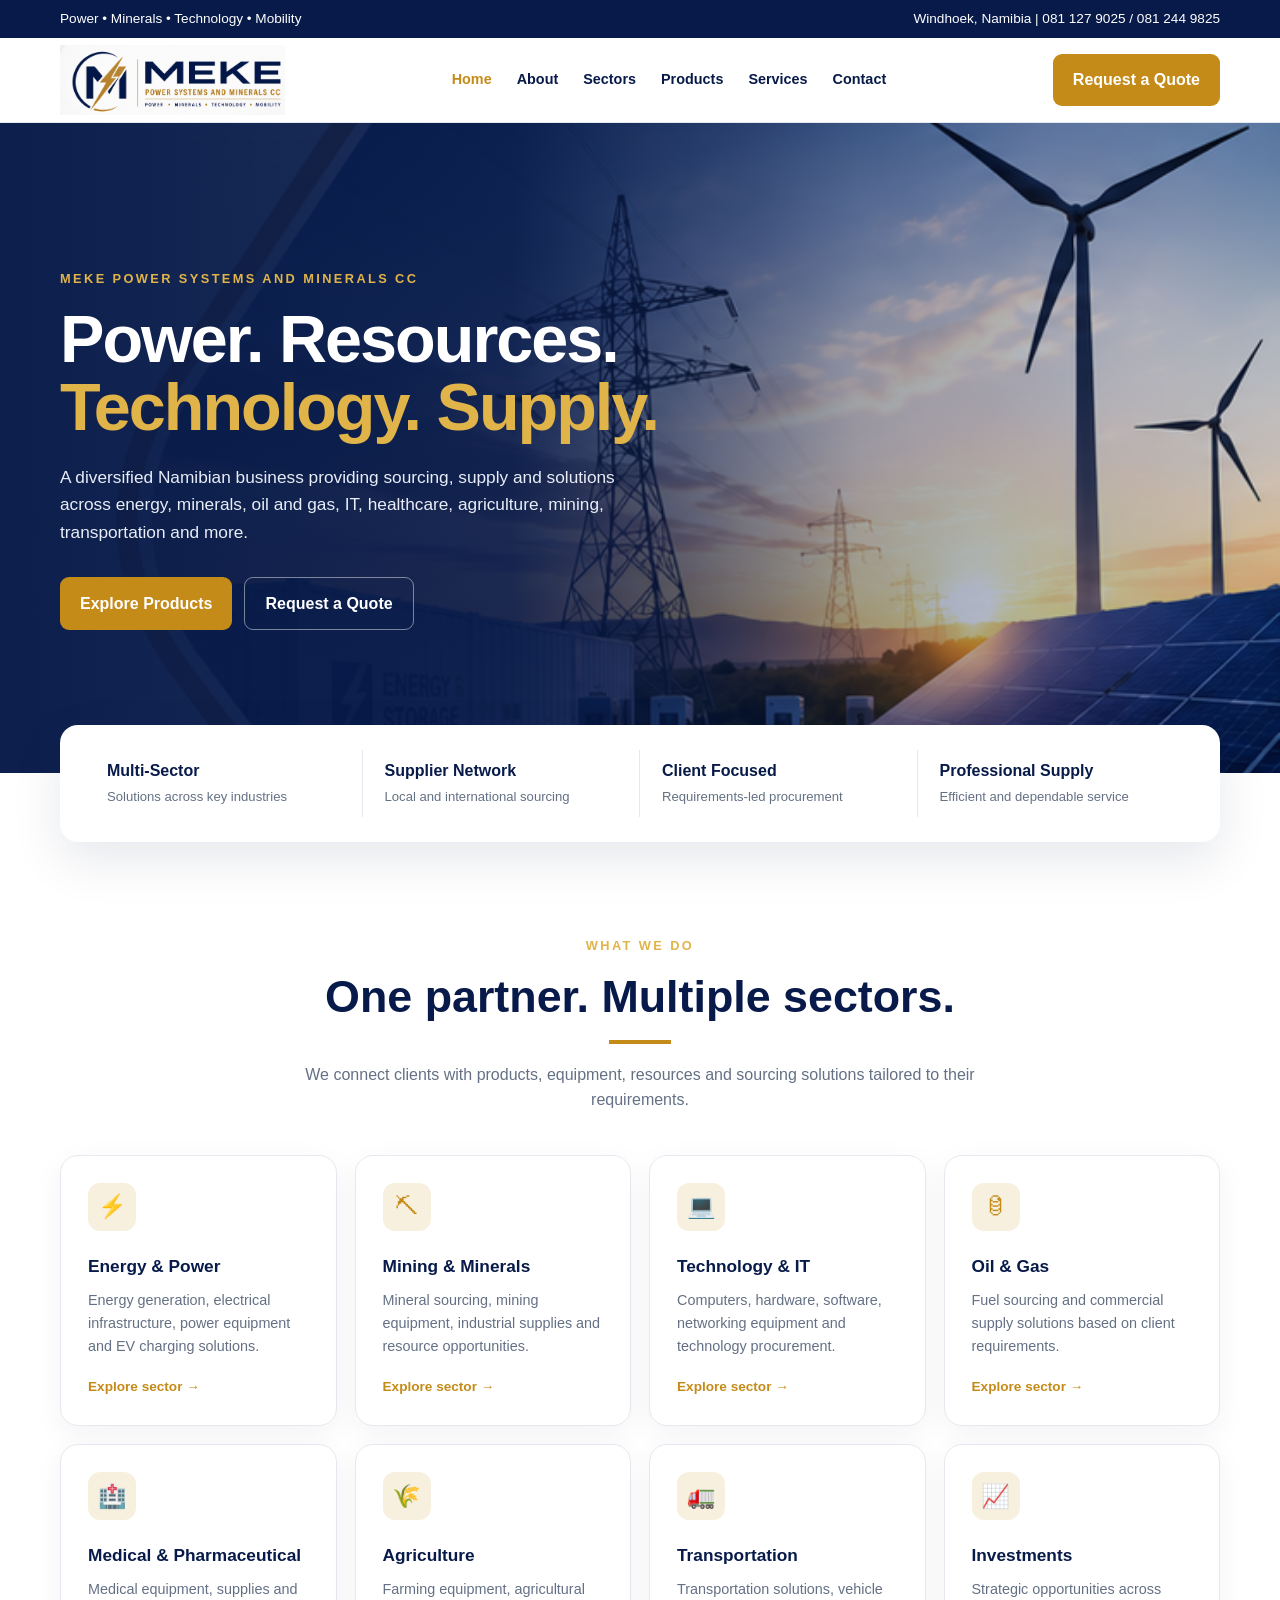
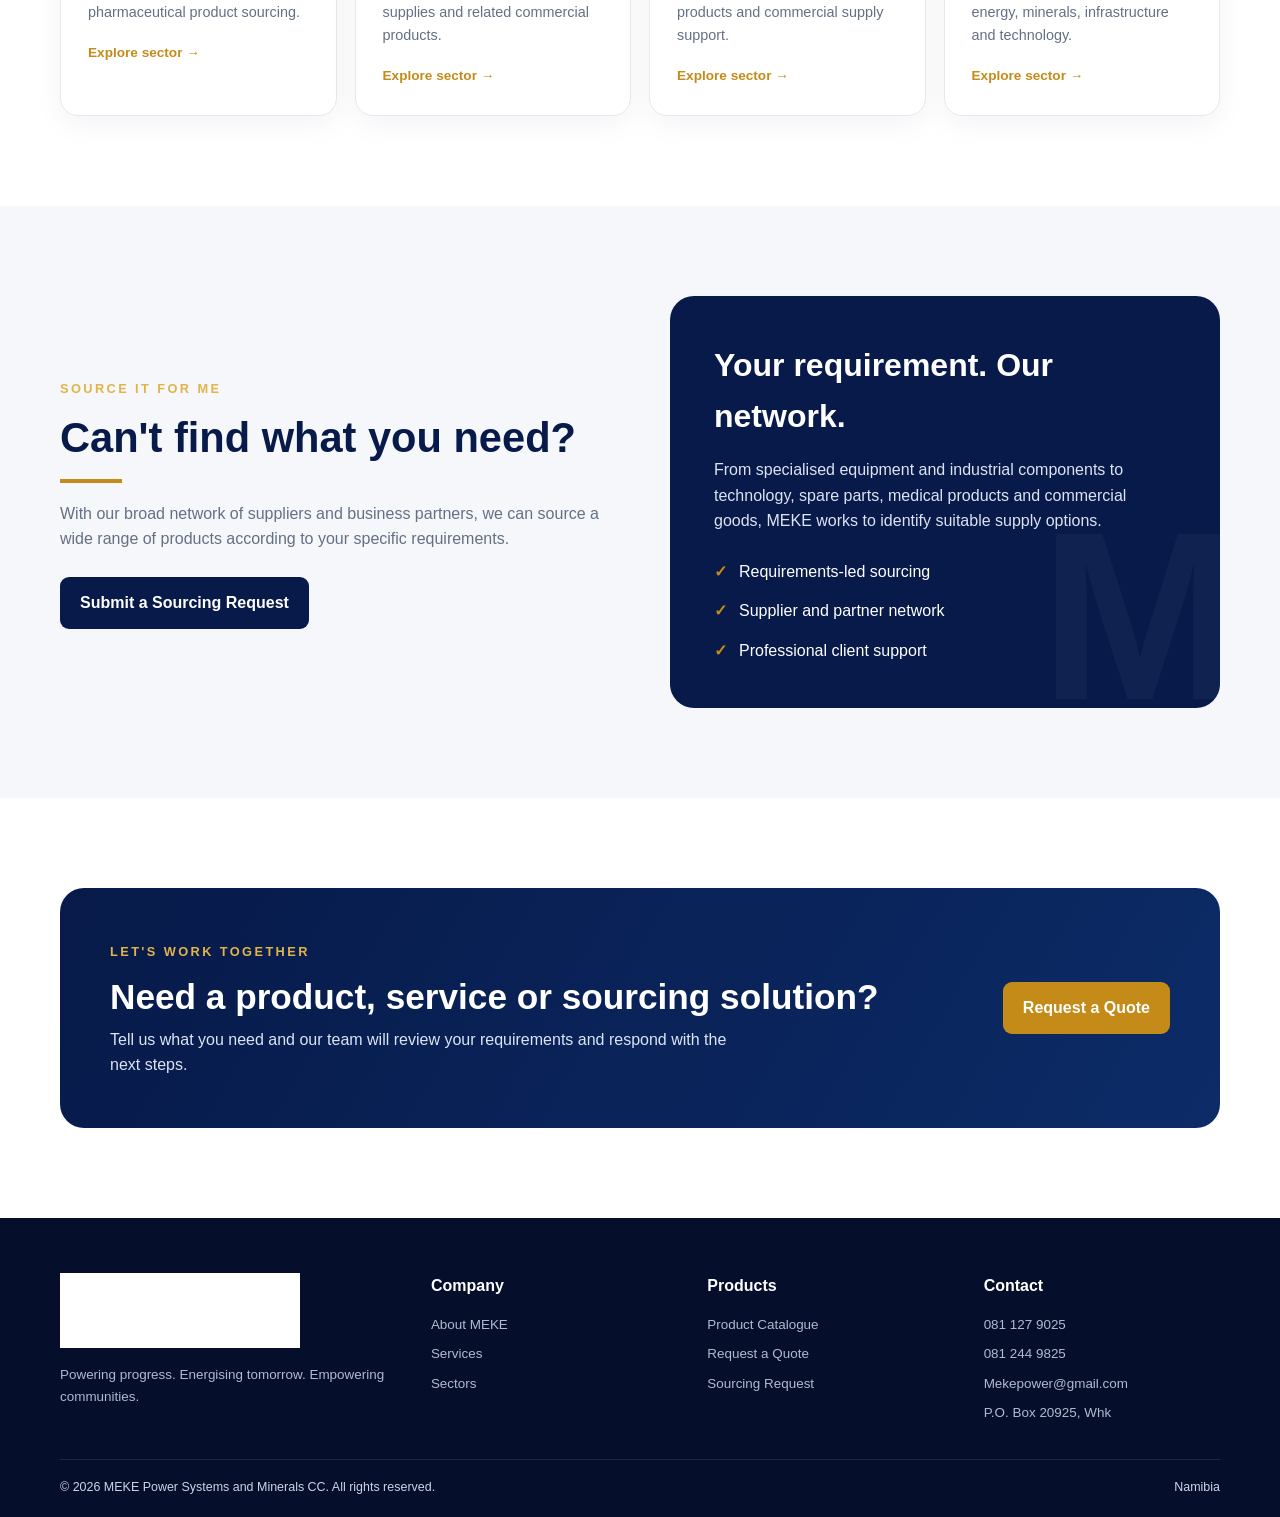
==== index.html @ 6f888e88 "Initial MEKE Power Systems website" ====
<!doctype html><html lang="en"><head><meta charset="utf-8"><meta name="viewport" content="width=device-width,initial-scale=1"><title>MEKE Power Systems and Minerals CC | Power • Resources • Technology</title><meta name="description" content="MEKE Power Systems and Minerals CC - diversified sourcing, supply, power, minerals, technology, industrial and commercial solutions."><link rel="stylesheet" href="css/style.css"></head><body><div class="topbar"><div class="container"><span>Power • Minerals • Technology • Mobility</span><span>Windhoek, Namibia | 081 127 9025 / 081 244 9825</span></div></div><header class="navbar"><div class="container nav-inner"><a class="brand" href="index.html"><img src="assets/meke-logo.png" alt="MEKE Power Systems and Minerals CC"></a><button class="menu" aria-label="Open menu">☰</button><nav class="nav-links"><a class="active" href="index.html">Home</a><a href="about.html">About</a><a href="sectors.html">Sectors</a><a href="products.html">Products</a><a href="services.html">Services</a><a href="contact.html">Contact</a></nav><a class="nav-cta" href="quote.html">Request a Quote</a></div></header><main><section class="hero"><img class="hero-bg" src="assets/hero-energy.png" alt="Energy and power infrastructure"><div class="container hero-content"><div class="hero-copy"><span class="eyebrow">MEKE POWER SYSTEMS AND MINERALS CC</span><h1>Power. Resources.<br><span>Technology. Supply.</span></h1><p>A diversified Namibian business providing sourcing, supply and solutions across energy, minerals, oil and gas, IT, healthcare, agriculture, mining, transportation and more.</p><div class="hero-actions"><a class="btn btn-gold" href="products.html">Explore Products</a><a class="btn btn-outline" href="quote.html">Request a Quote</a></div></div></div></section><section class="trust-strip"><div class="container trust-grid"><div class="trust-item"><strong>Multi-Sector</strong><span>Solutions across key industries</span></div><div class="trust-item"><strong>Supplier Network</strong><span>Local and international sourcing</span></div><div class="trust-item"><strong>Client Focused</strong><span>Requirements-led procurement</span></div><div class="trust-item"><strong>Professional Supply</strong><span>Efficient and dependable service</span></div></div></section><section class="section"><div class="container"><div class="section-head center"><span class="eyebrow">WHAT WE DO</span><h2>One partner. Multiple sectors.</h2><div class="gold-line"></div><p>We connect clients with products, equipment, resources and sourcing solutions tailored to their requirements.</p></div><div class="sector-grid"><article class="card sector-card"><div class="sector-icon">⚡</div><h3>Energy & Power</h3><p>Energy generation, electrical infrastructure, power equipment and EV charging solutions.</p><a href="sectors.html#energy">Explore sector →</a></article><article class="card sector-card"><div class="sector-icon">⛏</div><h3>Mining & Minerals</h3><p>Mineral sourcing, mining equipment, industrial supplies and resource opportunities.</p><a href="sectors.html#mining">Explore sector →</a></article><article class="card sector-card"><div class="sector-icon">💻</div><h3>Technology & IT</h3><p>Computers, hardware, software, networking equipment and technology procurement.</p><a href="sectors.html#it">Explore sector →</a></article><article class="card sector-card"><div class="sector-icon">🛢</div><h3>Oil & Gas</h3><p>Fuel sourcing and commercial supply solutions based on client requirements.</p><a href="sectors.html#oil">Explore sector →</a></article><article class="card sector-card"><div class="sector-icon">🏥</div><h3>Medical & Pharmaceutical</h3><p>Medical equipment, supplies and pharmaceutical product sourcing.</p><a href="sectors.html#medical">Explore sector →</a></article><article class="card sector-card"><div class="sector-icon">🌾</div><h3>Agriculture</h3><p>Farming equipment, agricultural supplies and related commercial products.</p><a href="sectors.html#agriculture">Explore sector →</a></article><article class="card sector-card"><div class="sector-icon">🚛</div><h3>Transportation</h3><p>Transportation solutions, vehicle products and commercial supply support.</p><a href="sectors.html#transport">Explore sector →</a></article><article class="card sector-card"><div class="sector-icon">📈</div><h3>Investments</h3><p>Strategic opportunities across energy, minerals, infrastructure and technology.</p><a href="sectors.html#investments">Explore sector →</a></article></div></div></section><section class="section alt"><div class="container split"><div><span class="eyebrow">SOURCE IT FOR ME</span><h2 style="color:var(--navy);font-size:2.6rem;line-height:1.1">Can't find what you need?</h2><div class="gold-line"></div><p style="color:var(--muted);max-width:620px">With our broad network of suppliers and business partners, we can source a wide range of products according to your specific requirements.</p><div style="margin-top:25px"><a class="btn btn-navy" href="quote.html?type=sourcing">Submit a Sourcing Request</a></div></div><div class="about-panel"><h3>Your requirement. Our network.</h3><p>From specialised equipment and industrial components to technology, spare parts, medical products and commercial goods, MEKE works to identify suitable supply options.</p><div class="checklist"><div class="check"><b>✓</b><span>Requirements-led sourcing</span></div><div class="check"><b>✓</b><span>Supplier and partner network</span></div><div class="check"><b>✓</b><span>Professional client support</span></div></div></div></div></section><section class="section"><div class="container"><div class="banner"><div><span class="eyebrow">LET'S WORK TOGETHER</span><h2>Need a product, service or sourcing solution?</h2><p>Tell us what you need and our team will review your requirements and respond with the next steps.</p></div><a class="btn btn-gold" href="quote.html">Request a Quote</a></div></div></section></main><footer class="footer"><div class="container footer-grid"><div class="footer-brand"><img src="assets/meke-logo.png" alt="MEKE"><p>Powering progress. Energising tomorrow. Empowering communities.</p></div><div><h4>Company</h4><ul><li><a href="about.html">About MEKE</a></li><li><a href="services.html">Services</a></li><li><a href="sectors.html">Sectors</a></li></ul></div><div><h4>Products</h4><ul><li><a href="products.html">Product Catalogue</a></li><li><a href="quote.html">Request a Quote</a></li><li><a href="quote.html?type=sourcing">Sourcing Request</a></li></ul></div><div><h4>Contact</h4><ul><li>081 127 9025</li><li>081 244 9825</li><li>Mekepower@gmail.com</li><li>P.O. Box 20925, Whk</li></ul></div></div><div class="container copyright"><span>© <span id="year"></span> MEKE Power Systems and Minerals CC. All rights reserved.</span><span>Namibia</span></div></footer><script src="js/main.js"></script></body></html>
---- css/style.css ----
:root{--navy:#071a49;--navy2:#0c2b67;--gold:#c58b18;--gold2:#e1b449;--ink:#101827;--muted:#647084;--light:#f5f7fa;--white:#fff;--line:#e5e9ef;--shadow:0 18px 50px rgba(7,26,73,.10);--radius:18px}*{box-sizing:border-box;margin:0;padding:0}html{scroll-behavior:smooth}body{font-family:Inter,Segoe UI,Arial,sans-serif;color:var(--ink);background:#fff;line-height:1.6}a{text-decoration:none;color:inherit}img{max-width:100%;display:block}.container{width:min(1160px,92%);margin:auto}.topbar{background:var(--navy);color:#fff;font-size:.85rem}.topbar .container{display:flex;justify-content:space-between;gap:20px;padding:8px 0}.navbar{position:sticky;top:0;z-index:1000;background:rgba(255,255,255,.96);backdrop-filter:blur(12px);border-bottom:1px solid var(--line)}.nav-inner{min-height:84px;display:flex;align-items:center;justify-content:space-between;gap:24px}.brand img{width:225px;height:auto}.nav-links{display:flex;align-items:center;gap:25px;font-size:.9rem;font-weight:700;color:var(--navy)}.nav-links a:hover,.nav-links a.active{color:var(--gold)}.nav-cta,.btn{display:inline-flex;align-items:center;justify-content:center;gap:9px;border:0;border-radius:9px;padding:13px 20px;font-weight:800;cursor:pointer;transition:.2s}.nav-cta,.btn-gold{background:var(--gold);color:#fff}.nav-cta:hover,.btn-gold:hover{background:#a9760e;transform:translateY(-1px)}.btn-navy{background:var(--navy);color:#fff}.btn-outline{border:1px solid #d7dce4;background:#fff;color:var(--navy)}.btn:hover{transform:translateY(-1px)}.menu{display:none;background:none;border:0;font-size:28px;color:var(--navy)}.hero{position:relative;overflow:hidden;background:var(--navy);color:#fff;min-height:650px}.hero:after{content:"";position:absolute;inset:0;background:linear-gradient(90deg,rgba(7,26,73,.98) 0%,rgba(7,26,73,.91) 40%,rgba(7,26,73,.38) 67%,rgba(7,26,73,.18) 100%)}.hero-bg{position:absolute;inset:0;width:100%;height:100%;object-fit:cover;object-position:right center}.hero-content{position:relative;z-index:1;min-height:650px;display:flex;align-items:center}.hero-copy{max-width:650px;padding:80px 0}.eyebrow{display:inline-block;color:var(--gold2);font-size:.8rem;letter-spacing:2.4px;font-weight:900;text-transform:uppercase;margin-bottom:16px}.hero h1{font-size:clamp(2.7rem,5.2vw,5rem);line-height:1.02;letter-spacing:-2px;margin-bottom:22px}.hero h1 span{color:var(--gold2)}.hero p{font-size:1.08rem;color:#e8edf7;max-width:600px}.hero-actions{display:flex;gap:12px;flex-wrap:wrap;margin-top:30px}.hero .btn-outline{background:transparent;color:#fff;border-color:rgba(255,255,255,.45)}.trust-strip{margin-top:-48px;position:relative;z-index:3}.trust-grid{background:#fff;border-radius:18px;box-shadow:var(--shadow);display:grid;grid-template-columns:repeat(4,1fr);padding:25px}.trust-item{padding:8px 22px;border-right:1px solid var(--line)}.trust-item:last-child{border-right:0}.trust-item strong{display:block;color:var(--navy);font-size:1rem}.trust-item span{font-size:.82rem;color:var(--muted)}.section{padding:90px 0}.section.alt{background:var(--light)}.section-head{max-width:730px;margin-bottom:42px}.section-head.center{text-align:center;margin-left:auto;margin-right:auto}.section-head h2{font-size:clamp(2rem,3.5vw,3rem);line-height:1.1;color:var(--navy);margin-bottom:14px}.section-head p{color:var(--muted)}.gold-line{width:62px;height:4px;background:var(--gold);margin:18px 0}.center .gold-line{margin:18px auto}.sector-grid{display:grid;grid-template-columns:repeat(4,1fr);gap:18px}.card{background:#fff;border:1px solid var(--line);border-radius:var(--radius);padding:27px;box-shadow:0 8px 30px rgba(7,26,73,.05)}.sector-card{min-height:220px;position:relative;overflow:hidden;transition:.25s}.sector-card:hover{transform:translateY(-5px);box-shadow:var(--shadow);border-color:#d8b45e}.sector-icon{width:48px;height:48px;border-radius:12px;background:#f8f0df;color:var(--gold);display:grid;place-items:center;font-size:23px;margin-bottom:22px}.sector-card h3{color:var(--navy);font-size:1.08rem;margin-bottom:8px}.sector-card p{font-size:.9rem;color:var(--muted)}.sector-card a{display:inline-block;margin-top:18px;color:var(--gold);font-weight:800;font-size:.85rem}.split{display:grid;grid-template-columns:1fr 1fr;gap:60px;align-items:center}.about-panel{background:var(--navy);color:#fff;border-radius:24px;padding:44px;position:relative;overflow:hidden}.about-panel:before{content:"M";position:absolute;font-size:240px;font-weight:900;right:-20px;bottom:-100px;color:rgba(255,255,255,.04)}.about-panel h3{font-size:2rem;margin-bottom:15px}.about-panel p{color:#dce4f3}.checklist{display:grid;gap:14px;margin-top:25px}.check{display:flex;gap:12px;align-items:flex-start}.check b{color:var(--gold)}.stats{display:grid;grid-template-columns:repeat(4,1fr);gap:16px;margin-top:30px}.stat{border-top:3px solid var(--gold);padding-top:14px}.stat strong{font-size:1.7rem;color:var(--navy);display:block}.stat span{font-size:.82rem;color:var(--muted)}.product-grid{display:grid;grid-template-columns:repeat(3,1fr);gap:20px}.product-card{overflow:hidden;padding:0;display:flex;flex-direction:column}.product-visual{height:190px;background:linear-gradient(135deg,#eef2f7,#fff);display:grid;place-items:center;color:var(--navy);font-size:54px;border-bottom:1px solid var(--line)}.product-body{padding:23px}.product-meta{display:flex;justify-content:space-between;gap:12px;align-items:center;margin-bottom:10px}.tag{font-size:.72rem;font-weight:900;letter-spacing:.8px;text-transform:uppercase;color:var(--gold)}.availability{font-size:.72rem;font-weight:800}.available{color:#16764b}.request{color:#b06d00}.unavailable{color:#9b3a3a}.product-body h3{color:var(--navy);font-size:1.1rem}.product-body p{font-size:.86rem;color:var(--muted);margin:7px 0 17px}.product-actions{display:flex;gap:9px;flex-wrap:wrap}.product-actions .btn{padding:10px 13px;font-size:.8rem}.filters{display:flex;gap:10px;flex-wrap:wrap;margin-bottom:30px}.filter{border:1px solid var(--line);background:#fff;border-radius:999px;padding:9px 15px;font-weight:800;color:var(--navy);cursor:pointer}.filter.active,.filter:hover{background:var(--navy);color:#fff;border-color:var(--navy)}.banner{background:linear-gradient(120deg,var(--navy),var(--navy2));color:#fff;border-radius:24px;padding:50px;display:flex;align-items:center;justify-content:space-between;gap:30px}.banner h2{font-size:2.2rem;line-height:1.1}.banner p{color:#dbe5f5;margin-top:10px;max-width:650px}.page-hero{background:linear-gradient(120deg,var(--navy),#0f397d);color:#fff;padding:80px 0}.page-hero h1{font-size:clamp(2.5rem,5vw,4rem);line-height:1.05}.page-hero p{max-width:720px;color:#dce5f3;margin-top:15px}.service-list{display:grid;grid-template-columns:repeat(2,1fr);gap:18px}.service{padding:25px;border:1px solid var(--line);border-radius:16px;background:#fff}.service h3{color:var(--navy);margin-bottom:8px}.service p{color:var(--muted);font-size:.9rem}.form-wrap{max-width:900px;margin:auto;background:#fff;border:1px solid var(--line);border-radius:22px;padding:35px;box-shadow:var(--shadow)}.form-grid{display:grid;grid-template-columns:1fr 1fr;gap:18px}.field{display:grid;gap:7px}.field.full{grid-column:1/-1}.field label{font-size:.84rem;font-weight:800;color:var(--navy)}.field input,.field select,.field textarea{width:100%;padding:13px 14px;border:1px solid #d9dfe7;border-radius:9px;font:inherit;outline:none}.field input:focus,.field select:focus,.field textarea:focus{border-color:var(--gold);box-shadow:0 0 0 3px rgba(197,139,24,.12)}.field textarea{min-height:140px;resize:vertical}.form-note{font-size:.78rem;color:var(--muted);margin-top:12px}.contact-grid{display:grid;grid-template-columns:.8fr 1.2fr;gap:28px}.contact-card{background:var(--navy);color:#fff;border-radius:22px;padding:35px}.contact-card h3{font-size:1.8rem;margin-bottom:15px}.contact-row{display:flex;gap:14px;padding:16px 0;border-bottom:1px solid rgba(255,255,255,.12)}.contact-row:last-child{border-bottom:0}.contact-row b{color:var(--gold2);display:block}.footer{background:#050f2b;color:#cbd5e6;padding:55px 0 20px}.footer-grid{display:grid;grid-template-columns:1.4fr 1fr 1fr 1fr;gap:40px}.footer h4{color:#fff;margin-bottom:15px}.footer p,.footer li{font-size:.84rem;color:#aebbd0}.footer ul{list-style:none;display:grid;gap:8px}.footer a:hover{color:var(--gold2)}.footer-brand img{width:240px;filter:brightness(0) invert(1);margin-bottom:16px}.copyright{border-top:1px solid rgba(255,255,255,.1);margin-top:35px;padding-top:18px;font-size:.78rem;display:flex;justify-content:space-between;gap:15px}.quote-success{display:none;margin-top:20px;background:#edf9f2;border:1px solid #b9e5c9;color:#14663d;padding:15px;border-radius:10px}.empty{text-align:center;padding:50px;color:var(--muted)}@media(max-width:950px){.nav-links{display:none;position:absolute;left:0;right:0;top:84px;background:#fff;padding:20px;flex-direction:column;align-items:flex-start;border-bottom:1px solid var(--line)}.nav-links.open{display:flex}.menu{display:block}.nav-cta{display:none}.sector-grid{grid-template-columns:repeat(2,1fr)}.product-grid{grid-template-columns:repeat(2,1fr)}.trust-grid{grid-template-columns:repeat(2,1fr);gap:15px}.trust-item:nth-child(2){border-right:0}.trust-item:nth-child(-n+2){border-bottom:1px solid var(--line);padding-bottom:15px}.split,.contact-grid{grid-template-columns:1fr}.footer-grid{grid-template-columns:1fr 1fr}.hero{min-height:600px}.hero-content{min-height:600px}}@media(max-width:620px){.topbar .container{flex-direction:column;gap:2px}.nav-inner{min-height:72px}.brand img{width:180px}.nav-links{top:72px}.hero-copy{padding:55px 0}.hero h1{letter-spacing:-1px}.section{padding:65px 0}.sector-grid,.product-grid,.service-list,.form-grid,.footer-grid{grid-template-columns:1fr}.field.full{grid-column:auto}.trust-grid{grid-template-columns:1fr}.trust-item{border-right:0!important;border-bottom:1px solid var(--line);padding:12px 10px!important}.trust-item:last-child{border-bottom:0}.banner{padding:30px;flex-direction:column;align-items:flex-start}.banner h2{font-size:1.8rem}.copyright{flex-direction:column}}
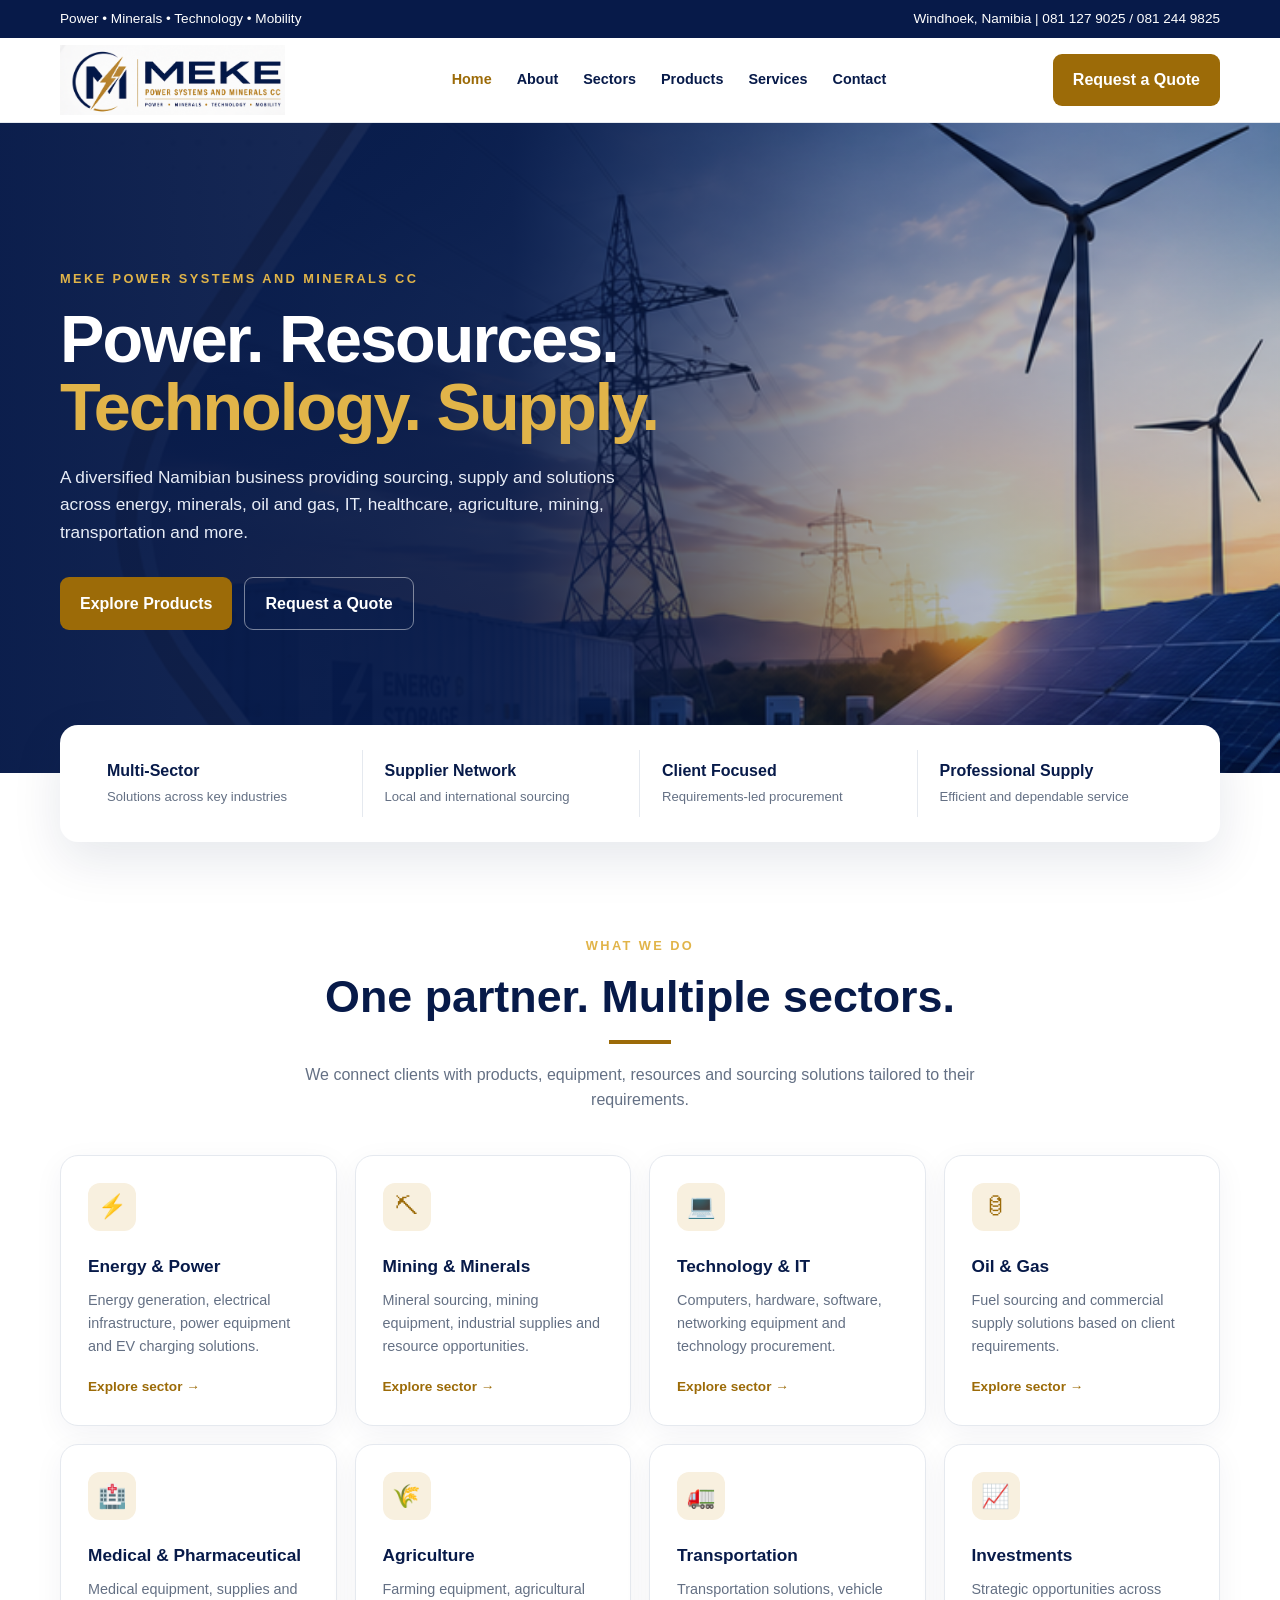
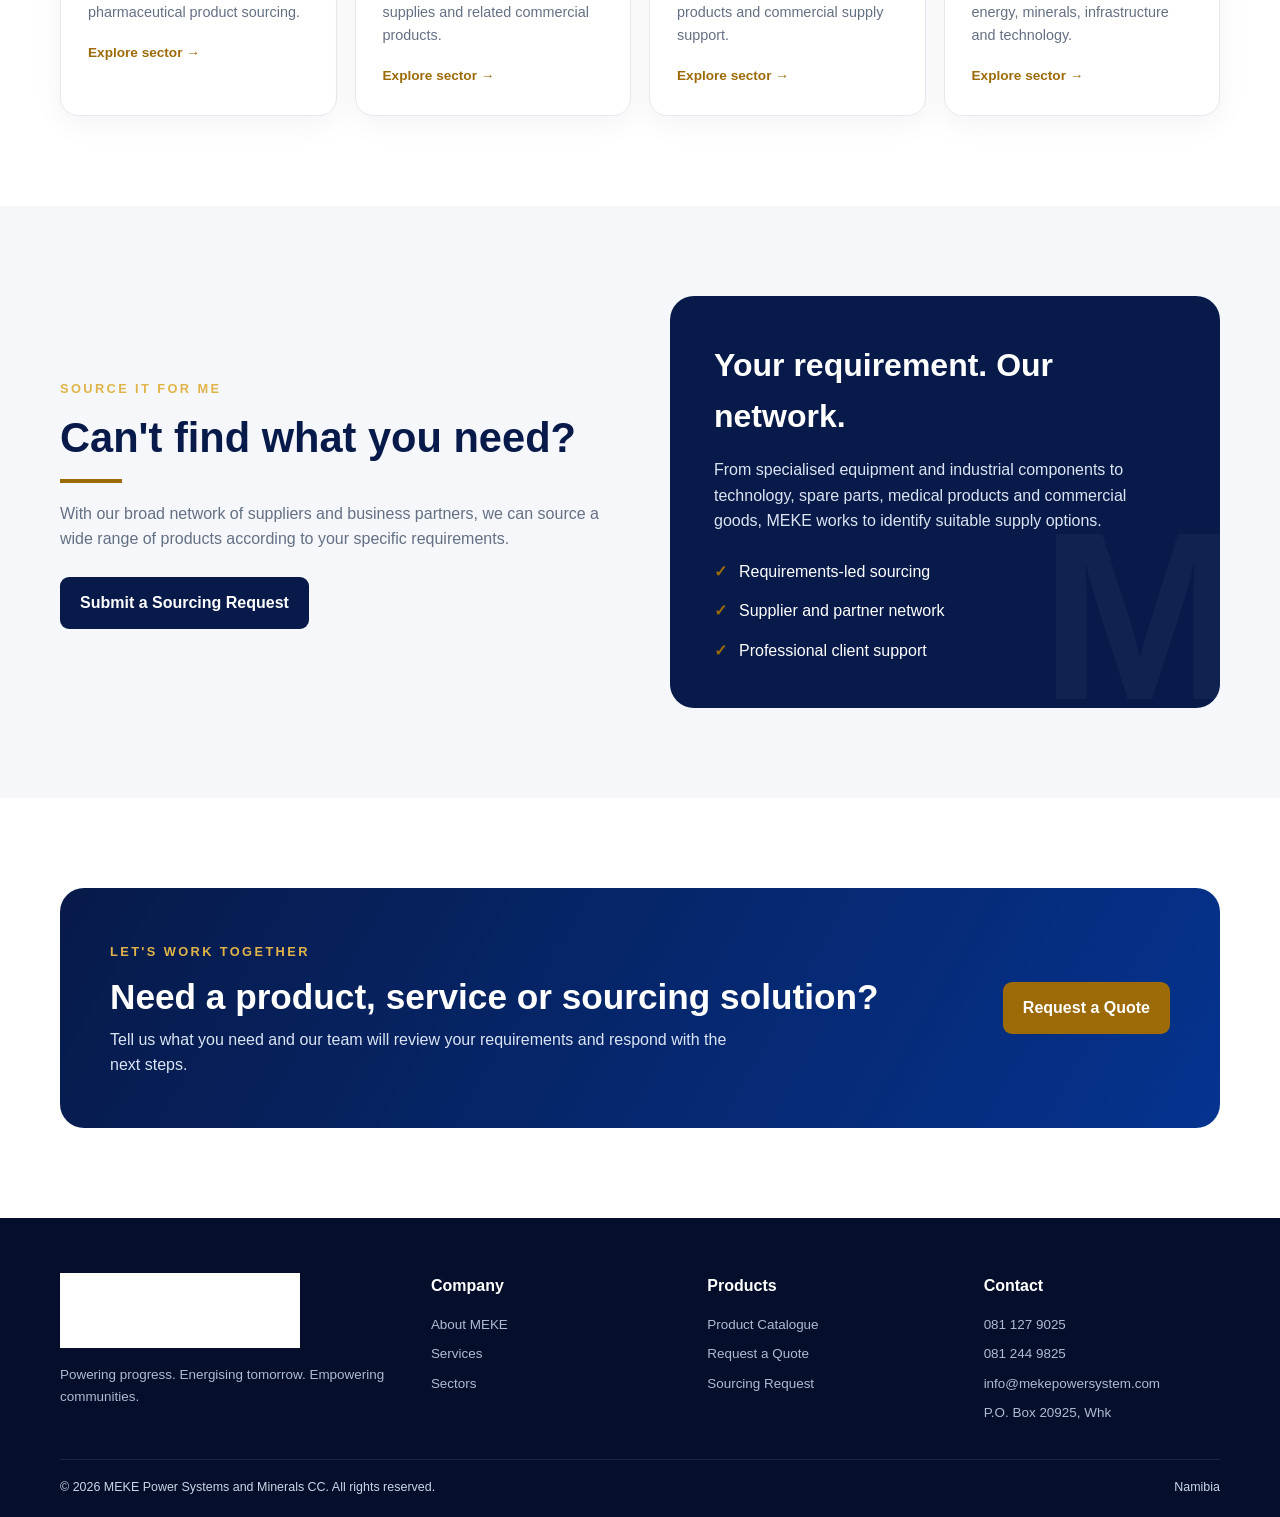
==== commit a1455205: "Updated company email" ====
--- a/index.html
+++ b/index.html
@@ -1 +1,180 @@
-<!doctype html><html lang="en"><head><meta charset="utf-8"><meta name="viewport" content="width=device-width,initial-scale=1"><title>MEKE Power Systems and Minerals CC | Power • Resources • Technology</title><meta name="description" content="MEKE Power Systems and Minerals CC - diversified sourcing, supply, power, minerals, technology, industrial and commercial solutions."><link rel="stylesheet" href="css/style.css"></head><body><div class="topbar"><div class="container"><span>Power • Minerals • Technology • Mobility</span><span>Windhoek, Namibia | 081 127 9025 / 081 244 9825</span></div></div><header class="navbar"><div class="container nav-inner"><a class="brand" href="index.html"><img src="assets/meke-logo.png" alt="MEKE Power Systems and Minerals CC"></a><button class="menu" aria-label="Open menu">☰</button><nav class="nav-links"><a class="active" href="index.html">Home</a><a href="about.html">About</a><a href="sectors.html">Sectors</a><a href="products.html">Products</a><a href="services.html">Services</a><a href="contact.html">Contact</a></nav><a class="nav-cta" href="quote.html">Request a Quote</a></div></header><main><section class="hero"><img class="hero-bg" src="assets/hero-energy.png" alt="Energy and power infrastructure"><div class="container hero-content"><div class="hero-copy"><span class="eyebrow">MEKE POWER SYSTEMS AND MINERALS CC</span><h1>Power. Resources.<br><span>Technology. Supply.</span></h1><p>A diversified Namibian business providing sourcing, supply and solutions across energy, minerals, oil and gas, IT, healthcare, agriculture, mining, transportation and more.</p><div class="hero-actions"><a class="btn btn-gold" href="products.html">Explore Products</a><a class="btn btn-outline" href="quote.html">Request a Quote</a></div></div></div></section><section class="trust-strip"><div class="container trust-grid"><div class="trust-item"><strong>Multi-Sector</strong><span>Solutions across key industries</span></div><div class="trust-item"><strong>Supplier Network</strong><span>Local and international sourcing</span></div><div class="trust-item"><strong>Client Focused</strong><span>Requirements-led procurement</span></div><div class="trust-item"><strong>Professional Supply</strong><span>Efficient and dependable service</span></div></div></section><section class="section"><div class="container"><div class="section-head center"><span class="eyebrow">WHAT WE DO</span><h2>One partner. Multiple sectors.</h2><div class="gold-line"></div><p>We connect clients with products, equipment, resources and sourcing solutions tailored to their requirements.</p></div><div class="sector-grid"><article class="card sector-card"><div class="sector-icon">⚡</div><h3>Energy & Power</h3><p>Energy generation, electrical infrastructure, power equipment and EV charging solutions.</p><a href="sectors.html#energy">Explore sector →</a></article><article class="card sector-card"><div class="sector-icon">⛏</div><h3>Mining & Minerals</h3><p>Mineral sourcing, mining equipment, industrial supplies and resource opportunities.</p><a href="sectors.html#mining">Explore sector →</a></article><article class="card sector-card"><div class="sector-icon">💻</div><h3>Technology & IT</h3><p>Computers, hardware, software, networking equipment and technology procurement.</p><a href="sectors.html#it">Explore sector →</a></article><article class="card sector-card"><div class="sector-icon">🛢</div><h3>Oil & Gas</h3><p>Fuel sourcing and commercial supply solutions based on client requirements.</p><a href="sectors.html#oil">Explore sector →</a></article><article class="card sector-card"><div class="sector-icon">🏥</div><h3>Medical & Pharmaceutical</h3><p>Medical equipment, supplies and pharmaceutical product sourcing.</p><a href="sectors.html#medical">Explore sector →</a></article><article class="card sector-card"><div class="sector-icon">🌾</div><h3>Agriculture</h3><p>Farming equipment, agricultural supplies and related commercial products.</p><a href="sectors.html#agriculture">Explore sector →</a></article><article class="card sector-card"><div class="sector-icon">🚛</div><h3>Transportation</h3><p>Transportation solutions, vehicle products and commercial supply support.</p><a href="sectors.html#transport">Explore sector →</a></article><article class="card sector-card"><div class="sector-icon">📈</div><h3>Investments</h3><p>Strategic opportunities across energy, minerals, infrastructure and technology.</p><a href="sectors.html#investments">Explore sector →</a></article></div></div></section><section class="section alt"><div class="container split"><div><span class="eyebrow">SOURCE IT FOR ME</span><h2 style="color:var(--navy);font-size:2.6rem;line-height:1.1">Can't find what you need?</h2><div class="gold-line"></div><p style="color:var(--muted);max-width:620px">With our broad network of suppliers and business partners, we can source a wide range of products according to your specific requirements.</p><div style="margin-top:25px"><a class="btn btn-navy" href="quote.html?type=sourcing">Submit a Sourcing Request</a></div></div><div class="about-panel"><h3>Your requirement. Our network.</h3><p>From specialised equipment and industrial components to technology, spare parts, medical products and commercial goods, MEKE works to identify suitable supply options.</p><div class="checklist"><div class="check"><b>✓</b><span>Requirements-led sourcing</span></div><div class="check"><b>✓</b><span>Supplier and partner network</span></div><div class="check"><b>✓</b><span>Professional client support</span></div></div></div></div></section><section class="section"><div class="container"><div class="banner"><div><span class="eyebrow">LET'S WORK TOGETHER</span><h2>Need a product, service or sourcing solution?</h2><p>Tell us what you need and our team will review your requirements and respond with the next steps.</p></div><a class="btn btn-gold" href="quote.html">Request a Quote</a></div></div></section></main><footer class="footer"><div class="container footer-grid"><div class="footer-brand"><img src="assets/meke-logo.png" alt="MEKE"><p>Powering progress. Energising tomorrow. Empowering communities.</p></div><div><h4>Company</h4><ul><li><a href="about.html">About MEKE</a></li><li><a href="services.html">Services</a></li><li><a href="sectors.html">Sectors</a></li></ul></div><div><h4>Products</h4><ul><li><a href="products.html">Product Catalogue</a></li><li><a href="quote.html">Request a Quote</a></li><li><a href="quote.html?type=sourcing">Sourcing Request</a></li></ul></div><div><h4>Contact</h4><ul><li>081 127 9025</li><li>081 244 9825</li><li>Mekepower@gmail.com</li><li>P.O. Box 20925, Whk</li></ul></div></div><div class="container copyright"><span>© <span id="year"></span> MEKE Power Systems and Minerals CC. All rights reserved.</span><span>Namibia</span></div></footer><script src="js/main.js"></script></body></html>
+<!doctype html>
+<html lang="en">
+
+<head>
+    <meta charset="utf-8">
+    <meta name="viewport" content="width=device-width,initial-scale=1">
+    <title>MEKE Power Systems and Minerals CC | Power • Resources • Technology</title>
+    <meta name="description"
+        content="MEKE Power Systems and Minerals CC - diversified sourcing, supply, power, minerals, technology, industrial and commercial solutions.">
+    <link rel="stylesheet" href="css/style.css">
+</head>
+
+<body>
+    <div class="topbar">
+        <div class="container"><span>Power • Minerals • Technology • Mobility</span><span>Windhoek, Namibia | 081 127
+                9025 / 081 244 9825</span></div>
+    </div>
+    <header class="navbar">
+        <div class="container nav-inner"><a class="brand" href="index.html"><img src="assets/meke-logo.png"
+                    alt="MEKE Power Systems and Minerals CC"></a><button class="menu" aria-label="Open menu">☰</button>
+            <nav class="nav-links"><a class="active" href="index.html">Home</a><a href="about.html">About</a><a
+                    href="sectors.html">Sectors</a><a href="products.html">Products</a><a
+                    href="services.html">Services</a><a href="contact.html">Contact</a></nav><a class="nav-cta"
+                href="quote.html">Request a Quote</a>
+        </div>
+    </header>
+    <main>
+        <section class="hero"><img class="hero-bg" src="assets/hero-energy.png" alt="Energy and power infrastructure">
+            <div class="container hero-content">
+                <div class="hero-copy"><span class="eyebrow">MEKE POWER SYSTEMS AND MINERALS CC</span>
+                    <h1>Power. Resources.<br><span>Technology. Supply.</span></h1>
+                    <p>A diversified Namibian business providing sourcing, supply and solutions across energy, minerals,
+                        oil and gas, IT, healthcare, agriculture, mining, transportation and more.</p>
+                    <div class="hero-actions"><a class="btn btn-gold" href="products.html">Explore Products</a><a
+                            class="btn btn-outline" href="quote.html">Request a Quote</a></div>
+                </div>
+            </div>
+        </section>
+        <section class="trust-strip">
+            <div class="container trust-grid">
+                <div class="trust-item"><strong>Multi-Sector</strong><span>Solutions across key industries</span></div>
+                <div class="trust-item"><strong>Supplier Network</strong><span>Local and international sourcing</span>
+                </div>
+                <div class="trust-item"><strong>Client Focused</strong><span>Requirements-led procurement</span></div>
+                <div class="trust-item"><strong>Professional Supply</strong><span>Efficient and dependable
+                        service</span></div>
+            </div>
+        </section>
+        <section class="section">
+            <div class="container">
+                <div class="section-head center"><span class="eyebrow">WHAT WE DO</span>
+                    <h2>One partner. Multiple sectors.</h2>
+                    <div class="gold-line"></div>
+                    <p>We connect clients with products, equipment, resources and sourcing solutions tailored to their
+                        requirements.</p>
+                </div>
+                <div class="sector-grid">
+                    <article class="card sector-card">
+                        <div class="sector-icon">⚡</div>
+                        <h3>Energy & Power</h3>
+                        <p>Energy generation, electrical infrastructure, power equipment and EV charging solutions.</p>
+                        <a href="sectors.html#energy">Explore sector →</a>
+                    </article>
+                    <article class="card sector-card">
+                        <div class="sector-icon">⛏</div>
+                        <h3>Mining & Minerals</h3>
+                        <p>Mineral sourcing, mining equipment, industrial supplies and resource opportunities.</p><a
+                            href="sectors.html#mining">Explore sector →</a>
+                    </article>
+                    <article class="card sector-card">
+                        <div class="sector-icon">💻</div>
+                        <h3>Technology & IT</h3>
+                        <p>Computers, hardware, software, networking equipment and technology procurement.</p><a
+                            href="sectors.html#it">Explore sector →</a>
+                    </article>
+                    <article class="card sector-card">
+                        <div class="sector-icon">🛢</div>
+                        <h3>Oil & Gas</h3>
+                        <p>Fuel sourcing and commercial supply solutions based on client requirements.</p><a
+                            href="sectors.html#oil">Explore sector →</a>
+                    </article>
+                    <article class="card sector-card">
+                        <div class="sector-icon">🏥</div>
+                        <h3>Medical & Pharmaceutical</h3>
+                        <p>Medical equipment, supplies and pharmaceutical product sourcing.</p><a
+                            href="sectors.html#medical">Explore sector →</a>
+                    </article>
+                    <article class="card sector-card">
+                        <div class="sector-icon">🌾</div>
+                        <h3>Agriculture</h3>
+                        <p>Farming equipment, agricultural supplies and related commercial products.</p><a
+                            href="sectors.html#agriculture">Explore sector →</a>
+                    </article>
+                    <article class="card sector-card">
+                        <div class="sector-icon">🚛</div>
+                        <h3>Transportation</h3>
+                        <p>Transportation solutions, vehicle products and commercial supply support.</p><a
+                            href="sectors.html#transport">Explore sector →</a>
+                    </article>
+                    <article class="card sector-card">
+                        <div class="sector-icon">📈</div>
+                        <h3>Investments</h3>
+                        <p>Strategic opportunities across energy, minerals, infrastructure and technology.</p><a
+                            href="sectors.html#investments">Explore sector →</a>
+                    </article>
+                </div>
+            </div>
+        </section>
+        <section class="section alt">
+            <div class="container split">
+                <div><span class="eyebrow">SOURCE IT FOR ME</span>
+                    <h2 style="color:var(--navy);font-size:2.6rem;line-height:1.1">Can't find what you need?</h2>
+                    <div class="gold-line"></div>
+                    <p style="color:var(--muted);max-width:620px">With our broad network of suppliers and business
+                        partners, we can source a wide range of products according to your specific requirements.</p>
+                    <div style="margin-top:25px"><a class="btn btn-navy" href="quote.html?type=sourcing">Submit a
+                            Sourcing Request</a></div>
+                </div>
+                <div class="about-panel">
+                    <h3>Your requirement. Our network.</h3>
+                    <p>From specialised equipment and industrial components to technology, spare parts, medical products
+                        and commercial goods, MEKE works to identify suitable supply options.</p>
+                    <div class="checklist">
+                        <div class="check"><b>✓</b><span>Requirements-led sourcing</span></div>
+                        <div class="check"><b>✓</b><span>Supplier and partner network</span></div>
+                        <div class="check"><b>✓</b><span>Professional client support</span></div>
+                    </div>
+                </div>
+            </div>
+        </section>
+        <section class="section">
+            <div class="container">
+                <div class="banner">
+                    <div><span class="eyebrow">LET'S WORK TOGETHER</span>
+                        <h2>Need a product, service or sourcing solution?</h2>
+                        <p>Tell us what you need and our team will review your requirements and respond with the next
+                            steps.</p>
+                    </div><a class="btn btn-gold" href="quote.html">Request a Quote</a>
+                </div>
+            </div>
+        </section>
+    </main>
+    <footer class="footer">
+        <div class="container footer-grid">
+            <div class="footer-brand"><img src="assets/meke-logo.png" alt="MEKE">
+                <p>Powering progress. Energising tomorrow. Empowering communities.</p>
+            </div>
+            <div>
+                <h4>Company</h4>
+                <ul>
+                    <li><a href="about.html">About MEKE</a></li>
+                    <li><a href="services.html">Services</a></li>
+                    <li><a href="sectors.html">Sectors</a></li>
+                </ul>
+            </div>
+            <div>
+                <h4>Products</h4>
+                <ul>
+                    <li><a href="products.html">Product Catalogue</a></li>
+                    <li><a href="quote.html">Request a Quote</a></li>
+                    <li><a href="quote.html?type=sourcing">Sourcing Request</a></li>
+                </ul>
+            </div>
+            <div>
+                <h4>Contact</h4>
+                <ul>
+                    <li>081 127 9025</li>
+                    <li>081 244 9825</li>
+                    <li>info@mekepowersystem.com</li>
+                    <li>P.O. Box 20925, Whk</li>
+                </ul>
+            </div>
+        </div>
+        <div class="container copyright"><span>© <span id="year"></span> MEKE Power Systems and Minerals CC. All rights
+                reserved.</span><span>Namibia</span></div>
+    </footer>
+    <script src="js/main.js"></script>
+</body>
+
+</html>
--- a/css/style.css
+++ b/css/style.css
@@ -1 +1,892 @@
-:root{--navy:#071a49;--navy2:#0c2b67;--gold:#c58b18;--gold2:#e1b449;--ink:#101827;--muted:#647084;--light:#f5f7fa;--white:#fff;--line:#e5e9ef;--shadow:0 18px 50px rgba(7,26,73,.10);--radius:18px}*{box-sizing:border-box;margin:0;padding:0}html{scroll-behavior:smooth}body{font-family:Inter,Segoe UI,Arial,sans-serif;color:var(--ink);background:#fff;line-height:1.6}a{text-decoration:none;color:inherit}img{max-width:100%;display:block}.container{width:min(1160px,92%);margin:auto}.topbar{background:var(--navy);color:#fff;font-size:.85rem}.topbar .container{display:flex;justify-content:space-between;gap:20px;padding:8px 0}.navbar{position:sticky;top:0;z-index:1000;background:rgba(255,255,255,.96);backdrop-filter:blur(12px);border-bottom:1px solid var(--line)}.nav-inner{min-height:84px;display:flex;align-items:center;justify-content:space-between;gap:24px}.brand img{width:225px;height:auto}.nav-links{display:flex;align-items:center;gap:25px;font-size:.9rem;font-weight:700;color:var(--navy)}.nav-links a:hover,.nav-links a.active{color:var(--gold)}.nav-cta,.btn{display:inline-flex;align-items:center;justify-content:center;gap:9px;border:0;border-radius:9px;padding:13px 20px;font-weight:800;cursor:pointer;transition:.2s}.nav-cta,.btn-gold{background:var(--gold);color:#fff}.nav-cta:hover,.btn-gold:hover{background:#a9760e;transform:translateY(-1px)}.btn-navy{background:var(--navy);color:#fff}.btn-outline{border:1px solid #d7dce4;background:#fff;color:var(--navy)}.btn:hover{transform:translateY(-1px)}.menu{display:none;background:none;border:0;font-size:28px;color:var(--navy)}.hero{position:relative;overflow:hidden;background:var(--navy);color:#fff;min-height:650px}.hero:after{content:"";position:absolute;inset:0;background:linear-gradient(90deg,rgba(7,26,73,.98) 0%,rgba(7,26,73,.91) 40%,rgba(7,26,73,.38) 67%,rgba(7,26,73,.18) 100%)}.hero-bg{position:absolute;inset:0;width:100%;height:100%;object-fit:cover;object-position:right center}.hero-content{position:relative;z-index:1;min-height:650px;display:flex;align-items:center}.hero-copy{max-width:650px;padding:80px 0}.eyebrow{display:inline-block;color:var(--gold2);font-size:.8rem;letter-spacing:2.4px;font-weight:900;text-transform:uppercase;margin-bottom:16px}.hero h1{font-size:clamp(2.7rem,5.2vw,5rem);line-height:1.02;letter-spacing:-2px;margin-bottom:22px}.hero h1 span{color:var(--gold2)}.hero p{font-size:1.08rem;color:#e8edf7;max-width:600px}.hero-actions{display:flex;gap:12px;flex-wrap:wrap;margin-top:30px}.hero .btn-outline{background:transparent;color:#fff;border-color:rgba(255,255,255,.45)}.trust-strip{margin-top:-48px;position:relative;z-index:3}.trust-grid{background:#fff;border-radius:18px;box-shadow:var(--shadow);display:grid;grid-template-columns:repeat(4,1fr);padding:25px}.trust-item{padding:8px 22px;border-right:1px solid var(--line)}.trust-item:last-child{border-right:0}.trust-item strong{display:block;color:var(--navy);font-size:1rem}.trust-item span{font-size:.82rem;color:var(--muted)}.section{padding:90px 0}.section.alt{background:var(--light)}.section-head{max-width:730px;margin-bottom:42px}.section-head.center{text-align:center;margin-left:auto;margin-right:auto}.section-head h2{font-size:clamp(2rem,3.5vw,3rem);line-height:1.1;color:var(--navy);margin-bottom:14px}.section-head p{color:var(--muted)}.gold-line{width:62px;height:4px;background:var(--gold);margin:18px 0}.center .gold-line{margin:18px auto}.sector-grid{display:grid;grid-template-columns:repeat(4,1fr);gap:18px}.card{background:#fff;border:1px solid var(--line);border-radius:var(--radius);padding:27px;box-shadow:0 8px 30px rgba(7,26,73,.05)}.sector-card{min-height:220px;position:relative;overflow:hidden;transition:.25s}.sector-card:hover{transform:translateY(-5px);box-shadow:var(--shadow);border-color:#d8b45e}.sector-icon{width:48px;height:48px;border-radius:12px;background:#f8f0df;color:var(--gold);display:grid;place-items:center;font-size:23px;margin-bottom:22px}.sector-card h3{color:var(--navy);font-size:1.08rem;margin-bottom:8px}.sector-card p{font-size:.9rem;color:var(--muted)}.sector-card a{display:inline-block;margin-top:18px;color:var(--gold);font-weight:800;font-size:.85rem}.split{display:grid;grid-template-columns:1fr 1fr;gap:60px;align-items:center}.about-panel{background:var(--navy);color:#fff;border-radius:24px;padding:44px;position:relative;overflow:hidden}.about-panel:before{content:"M";position:absolute;font-size:240px;font-weight:900;right:-20px;bottom:-100px;color:rgba(255,255,255,.04)}.about-panel h3{font-size:2rem;margin-bottom:15px}.about-panel p{color:#dce4f3}.checklist{display:grid;gap:14px;margin-top:25px}.check{display:flex;gap:12px;align-items:flex-start}.check b{color:var(--gold)}.stats{display:grid;grid-template-columns:repeat(4,1fr);gap:16px;margin-top:30px}.stat{border-top:3px solid var(--gold);padding-top:14px}.stat strong{font-size:1.7rem;color:var(--navy);display:block}.stat span{font-size:.82rem;color:var(--muted)}.product-grid{display:grid;grid-template-columns:repeat(3,1fr);gap:20px}.product-card{overflow:hidden;padding:0;display:flex;flex-direction:column}.product-visual{height:190px;background:linear-gradient(135deg,#eef2f7,#fff);display:grid;place-items:center;color:var(--navy);font-size:54px;border-bottom:1px solid var(--line)}.product-body{padding:23px}.product-meta{display:flex;justify-content:space-between;gap:12px;align-items:center;margin-bottom:10px}.tag{font-size:.72rem;font-weight:900;letter-spacing:.8px;text-transform:uppercase;color:var(--gold)}.availability{font-size:.72rem;font-weight:800}.available{color:#16764b}.request{color:#b06d00}.unavailable{color:#9b3a3a}.product-body h3{color:var(--navy);font-size:1.1rem}.product-body p{font-size:.86rem;color:var(--muted);margin:7px 0 17px}.product-actions{display:flex;gap:9px;flex-wrap:wrap}.product-actions .btn{padding:10px 13px;font-size:.8rem}.filters{display:flex;gap:10px;flex-wrap:wrap;margin-bottom:30px}.filter{border:1px solid var(--line);background:#fff;border-radius:999px;padding:9px 15px;font-weight:800;color:var(--navy);cursor:pointer}.filter.active,.filter:hover{background:var(--navy);color:#fff;border-color:var(--navy)}.banner{background:linear-gradient(120deg,var(--navy),var(--navy2));color:#fff;border-radius:24px;padding:50px;display:flex;align-items:center;justify-content:space-between;gap:30px}.banner h2{font-size:2.2rem;line-height:1.1}.banner p{color:#dbe5f5;margin-top:10px;max-width:650px}.page-hero{background:linear-gradient(120deg,var(--navy),#0f397d);color:#fff;padding:80px 0}.page-hero h1{font-size:clamp(2.5rem,5vw,4rem);line-height:1.05}.page-hero p{max-width:720px;color:#dce5f3;margin-top:15px}.service-list{display:grid;grid-template-columns:repeat(2,1fr);gap:18px}.service{padding:25px;border:1px solid var(--line);border-radius:16px;background:#fff}.service h3{color:var(--navy);margin-bottom:8px}.service p{color:var(--muted);font-size:.9rem}.form-wrap{max-width:900px;margin:auto;background:#fff;border:1px solid var(--line);border-radius:22px;padding:35px;box-shadow:var(--shadow)}.form-grid{display:grid;grid-template-columns:1fr 1fr;gap:18px}.field{display:grid;gap:7px}.field.full{grid-column:1/-1}.field label{font-size:.84rem;font-weight:800;color:var(--navy)}.field input,.field select,.field textarea{width:100%;padding:13px 14px;border:1px solid #d9dfe7;border-radius:9px;font:inherit;outline:none}.field input:focus,.field select:focus,.field textarea:focus{border-color:var(--gold);box-shadow:0 0 0 3px rgba(197,139,24,.12)}.field textarea{min-height:140px;resize:vertical}.form-note{font-size:.78rem;color:var(--muted);margin-top:12px}.contact-grid{display:grid;grid-template-columns:.8fr 1.2fr;gap:28px}.contact-card{background:var(--navy);color:#fff;border-radius:22px;padding:35px}.contact-card h3{font-size:1.8rem;margin-bottom:15px}.contact-row{display:flex;gap:14px;padding:16px 0;border-bottom:1px solid rgba(255,255,255,.12)}.contact-row:last-child{border-bottom:0}.contact-row b{color:var(--gold2);display:block}.footer{background:#050f2b;color:#cbd5e6;padding:55px 0 20px}.footer-grid{display:grid;grid-template-columns:1.4fr 1fr 1fr 1fr;gap:40px}.footer h4{color:#fff;margin-bottom:15px}.footer p,.footer li{font-size:.84rem;color:#aebbd0}.footer ul{list-style:none;display:grid;gap:8px}.footer a:hover{color:var(--gold2)}.footer-brand img{width:240px;filter:brightness(0) invert(1);margin-bottom:16px}.copyright{border-top:1px solid rgba(255,255,255,.1);margin-top:35px;padding-top:18px;font-size:.78rem;display:flex;justify-content:space-between;gap:15px}.quote-success{display:none;margin-top:20px;background:#edf9f2;border:1px solid #b9e5c9;color:#14663d;padding:15px;border-radius:10px}.empty{text-align:center;padding:50px;color:var(--muted)}@media(max-width:950px){.nav-links{display:none;position:absolute;left:0;right:0;top:84px;background:#fff;padding:20px;flex-direction:column;align-items:flex-start;border-bottom:1px solid var(--line)}.nav-links.open{display:flex}.menu{display:block}.nav-cta{display:none}.sector-grid{grid-template-columns:repeat(2,1fr)}.product-grid{grid-template-columns:repeat(2,1fr)}.trust-grid{grid-template-columns:repeat(2,1fr);gap:15px}.trust-item:nth-child(2){border-right:0}.trust-item:nth-child(-n+2){border-bottom:1px solid var(--line);padding-bottom:15px}.split,.contact-grid{grid-template-columns:1fr}.footer-grid{grid-template-columns:1fr 1fr}.hero{min-height:600px}.hero-content{min-height:600px}}@media(max-width:620px){.topbar .container{flex-direction:column;gap:2px}.nav-inner{min-height:72px}.brand img{width:180px}.nav-links{top:72px}.hero-copy{padding:55px 0}.hero h1{letter-spacing:-1px}.section{padding:65px 0}.sector-grid,.product-grid,.service-list,.form-grid,.footer-grid{grid-template-columns:1fr}.field.full{grid-column:auto}.trust-grid{grid-template-columns:1fr}.trust-item{border-right:0!important;border-bottom:1px solid var(--line);padding:12px 10px!important}.trust-item:last-child{border-bottom:0}.banner{padding:30px;flex-direction:column;align-items:flex-start}.banner h2{font-size:1.8rem}.copyright{flex-direction:column}}
+:root {
+    --navy: #071a49;
+    --navy2: #05338f;
+    --gold: #9c6b08;
+    --gold2: #e1b449;
+    --ink: #101827;
+    --muted: #647084;
+    --light: #f5f7fa;
+    --white: #fff;
+    --line: #e5e9ef;
+    --shadow: 0 18px 50px rgba(7, 26, 73, .10);
+    --radius: 18px
+}
+
+* {
+    box-sizing: border-box;
+    margin: 0;
+    padding: 0
+}
+
+html {
+    scroll-behavior: smooth
+}
+
+body {
+    font-family: Inter, Segoe UI, Arial, sans-serif;
+    color: var(--ink);
+    background: #fff;
+    line-height: 1.6
+}
+
+a {
+    text-decoration: none;
+    color: inherit
+}
+
+img {
+    max-width: 100%;
+    display: block
+}
+
+.container {
+    width: min(1160px, 92%);
+    margin: auto
+}
+
+.topbar {
+    background: var(--navy);
+    color: #fff;
+    font-size: .85rem
+}
+
+.topbar .container {
+    display: flex;
+    justify-content: space-between;
+    gap: 20px;
+    padding: 8px 0
+}
+
+.navbar {
+    position: sticky;
+    top: 0;
+    z-index: 1000;
+    background: rgba(255, 255, 255, .96);
+    backdrop-filter: blur(12px);
+    border-bottom: 1px solid var(--line)
+}
+
+.nav-inner {
+    min-height: 84px;
+    display: flex;
+    align-items: center;
+    justify-content: space-between;
+    gap: 24px
+}
+
+.brand img {
+    width: 225px;
+    height: auto
+}
+
+.nav-links {
+    display: flex;
+    align-items: center;
+    gap: 25px;
+    font-size: .9rem;
+    font-weight: 700;
+    color: var(--navy)
+}
+
+.nav-links a:hover,
+.nav-links a.active {
+    color: var(--gold)
+}
+
+.nav-cta,
+.btn {
+    display: inline-flex;
+    align-items: center;
+    justify-content: center;
+    gap: 9px;
+    border: 0;
+    border-radius: 9px;
+    padding: 13px 20px;
+    font-weight: 800;
+    cursor: pointer;
+    transition: .2s
+}
+
+.nav-cta,
+.btn-gold {
+    background: var(--gold);
+    color: #fff
+}
+
+.nav-cta:hover,
+.btn-gold:hover {
+    background: #a9760e;
+    transform: translateY(-1px)
+}
+
+.btn-navy {
+    background: var(--navy);
+    color: #fff
+}
+
+.btn-outline {
+    border: 1px solid #d7dce4;
+    background: #fff;
+    color: var(--navy)
+}
+
+.btn:hover {
+    transform: translateY(-1px)
+}
+
+.menu {
+    display: none;
+    background: none;
+    border: 0;
+    font-size: 28px;
+    color: var(--navy)
+}
+
+.hero {
+    position: relative;
+    overflow: hidden;
+    background: var(--navy);
+    color: #fff;
+    min-height: 650px
+}
+
+.hero:after {
+    content: "";
+    position: absolute;
+    inset: 0;
+    background: linear-gradient(90deg, rgba(7, 26, 73, .98) 0%, rgba(7, 26, 73, .91) 40%, rgba(7, 26, 73, .38) 67%, rgba(7, 26, 73, .18) 100%)
+}
+
+.hero-bg {
+    position: absolute;
+    inset: 0;
+    width: 100%;
+    height: 100%;
+    object-fit: cover;
+    object-position: right center
+}
+
+.hero-content {
+    position: relative;
+    z-index: 1;
+    min-height: 650px;
+    display: flex;
+    align-items: center
+}
+
+.hero-copy {
+    max-width: 650px;
+    padding: 80px 0
+}
+
+.eyebrow {
+    display: inline-block;
+    color: var(--gold2);
+    font-size: .8rem;
+    letter-spacing: 2.4px;
+    font-weight: 900;
+    text-transform: uppercase;
+    margin-bottom: 16px
+}
+
+.hero h1 {
+    font-size: clamp(2.7rem, 5.2vw, 5rem);
+    line-height: 1.02;
+    letter-spacing: -2px;
+    margin-bottom: 22px
+}
+
+.hero h1 span {
+    color: var(--gold2)
+}
+
+.hero p {
+    font-size: 1.08rem;
+    color: #e8edf7;
+    max-width: 600px
+}
+
+.hero-actions {
+    display: flex;
+    gap: 12px;
+    flex-wrap: wrap;
+    margin-top: 30px
+}
+
+.hero .btn-outline {
+    background: transparent;
+    color: #fff;
+    border-color: rgba(255, 255, 255, .45)
+}
+
+.trust-strip {
+    margin-top: -48px;
+    position: relative;
+    z-index: 3
+}
+
+.trust-grid {
+    background: #fff;
+    border-radius: 18px;
+    box-shadow: var(--shadow);
+    display: grid;
+    grid-template-columns: repeat(4, 1fr);
+    padding: 25px
+}
+
+.trust-item {
+    padding: 8px 22px;
+    border-right: 1px solid var(--line)
+}
+
+.trust-item:last-child {
+    border-right: 0
+}
+
+.trust-item strong {
+    display: block;
+    color: var(--navy);
+    font-size: 1rem
+}
+
+.trust-item span {
+    font-size: .82rem;
+    color: var(--muted)
+}
+
+.section {
+    padding: 90px 0
+}
+
+.section.alt {
+    background: var(--light)
+}
+
+.section-head {
+    max-width: 730px;
+    margin-bottom: 42px
+}
+
+.section-head.center {
+    text-align: center;
+    margin-left: auto;
+    margin-right: auto
+}
+
+.section-head h2 {
+    font-size: clamp(2rem, 3.5vw, 3rem);
+    line-height: 1.1;
+    color: var(--navy);
+    margin-bottom: 14px
+}
+
+.section-head p {
+    color: var(--muted)
+}
+
+.gold-line {
+    width: 62px;
+    height: 4px;
+    background: var(--gold);
+    margin: 18px 0
+}
+
+.center .gold-line {
+    margin: 18px auto
+}
+
+.sector-grid {
+    display: grid;
+    grid-template-columns: repeat(4, 1fr);
+    gap: 18px
+}
+
+.card {
+    background: #fff;
+    border: 1px solid var(--line);
+    border-radius: var(--radius);
+    padding: 27px;
+    box-shadow: 0 8px 30px rgba(7, 26, 73, .05)
+}
+
+.sector-card {
+    min-height: 220px;
+    position: relative;
+    overflow: hidden;
+    transition: .25s
+}
+
+.sector-card:hover {
+    transform: translateY(-5px);
+    box-shadow: var(--shadow);
+    border-color: #d8b45e
+}
+
+.sector-icon {
+    width: 48px;
+    height: 48px;
+    border-radius: 12px;
+    background: #f8f0df;
+    color: var(--gold);
+    display: grid;
+    place-items: center;
+    font-size: 23px;
+    margin-bottom: 22px
+}
+
+.sector-card h3 {
+    color: var(--navy);
+    font-size: 1.08rem;
+    margin-bottom: 8px
+}
+
+.sector-card p {
+    font-size: .9rem;
+    color: var(--muted)
+}
+
+.sector-card a {
+    display: inline-block;
+    margin-top: 18px;
+    color: var(--gold);
+    font-weight: 800;
+    font-size: .85rem
+}
+
+.split {
+    display: grid;
+    grid-template-columns: 1fr 1fr;
+    gap: 60px;
+    align-items: center
+}
+
+.about-panel {
+    background: var(--navy);
+    color: #fff;
+    border-radius: 24px;
+    padding: 44px;
+    position: relative;
+    overflow: hidden
+}
+
+.about-panel:before {
+    content: "M";
+    position: absolute;
+    font-size: 240px;
+    font-weight: 900;
+    right: -20px;
+    bottom: -100px;
+    color: rgba(255, 255, 255, .04)
+}
+
+.about-panel h3 {
+    font-size: 2rem;
+    margin-bottom: 15px
+}
+
+.about-panel p {
+    color: #dce4f3
+}
+
+.checklist {
+    display: grid;
+    gap: 14px;
+    margin-top: 25px
+}
+
+.check {
+    display: flex;
+    gap: 12px;
+    align-items: flex-start
+}
+
+.check b {
+    color: var(--gold)
+}
+
+.stats {
+    display: grid;
+    grid-template-columns: repeat(4, 1fr);
+    gap: 16px;
+    margin-top: 30px
+}
+
+.stat {
+    border-top: 3px solid var(--gold);
+    padding-top: 14px
+}
+
+.stat strong {
+    font-size: 1.7rem;
+    color: var(--navy);
+    display: block
+}
+
+.stat span {
+    font-size: .82rem;
+    color: var(--muted)
+}
+
+.product-grid {
+    display: grid;
+    grid-template-columns: repeat(3, 1fr);
+    gap: 20px
+}
+
+.product-card {
+    overflow: hidden;
+    padding: 0;
+    display: flex;
+    flex-direction: column
+}
+
+.product-visual {
+    height: 190px;
+    background: linear-gradient(135deg, #eef2f7, #fff);
+    display: grid;
+    place-items: center;
+    color: var(--navy);
+    font-size: 54px;
+    border-bottom: 1px solid var(--line)
+}
+
+.product-body {
+    padding: 23px
+}
+
+.product-meta {
+    display: flex;
+    justify-content: space-between;
+    gap: 12px;
+    align-items: center;
+    margin-bottom: 10px
+}
+
+.tag {
+    font-size: .72rem;
+    font-weight: 900;
+    letter-spacing: .8px;
+    text-transform: uppercase;
+    color: var(--gold)
+}
+
+.availability {
+    font-size: .72rem;
+    font-weight: 800
+}
+
+.available {
+    color: #16764b
+}
+
+.request {
+    color: #b06d00
+}
+
+.unavailable {
+    color: #9b3a3a
+}
+
+.product-body h3 {
+    color: var(--navy);
+    font-size: 1.1rem
+}
+
+.product-body p {
+    font-size: .86rem;
+    color: var(--muted);
+    margin: 7px 0 17px
+}
+
+.product-actions {
+    display: flex;
+    gap: 9px;
+    flex-wrap: wrap
+}
+
+.product-actions .btn {
+    padding: 10px 13px;
+    font-size: .8rem
+}
+
+.filters {
+    display: flex;
+    gap: 10px;
+    flex-wrap: wrap;
+    margin-bottom: 30px
+}
+
+.filter {
+    border: 1px solid var(--line);
+    background: #fff;
+    border-radius: 999px;
+    padding: 9px 15px;
+    font-weight: 800;
+    color: var(--navy);
+    cursor: pointer
+}
+
+.filter.active,
+.filter:hover {
+    background: var(--navy);
+    color: #fff;
+    border-color: var(--navy)
+}
+
+.banner {
+    background: linear-gradient(120deg, var(--navy), var(--navy2));
+    color: #fff;
+    border-radius: 24px;
+    padding: 50px;
+    display: flex;
+    align-items: center;
+    justify-content: space-between;
+    gap: 30px
+}
+
+.banner h2 {
+    font-size: 2.2rem;
+    line-height: 1.1
+}
+
+.banner p {
+    color: #dbe5f5;
+    margin-top: 10px;
+    max-width: 650px
+}
+
+.page-hero {
+    background: linear-gradient(120deg, var(--navy), #0f397d);
+    color: #fff;
+    padding: 80px 0
+}
+
+.page-hero h1 {
+    font-size: clamp(2.5rem, 5vw, 4rem);
+    line-height: 1.05
+}
+
+.page-hero p {
+    max-width: 720px;
+    color: #dce5f3;
+    margin-top: 15px
+}
+
+.service-list {
+    display: grid;
+    grid-template-columns: repeat(2, 1fr);
+    gap: 18px
+}
+
+.service {
+    padding: 25px;
+    border: 1px solid var(--line);
+    border-radius: 16px;
+    background: #fff
+}
+
+.service h3 {
+    color: var(--navy);
+    margin-bottom: 8px
+}
+
+.service p {
+    color: var(--muted);
+    font-size: .9rem
+}
+
+.form-wrap {
+    max-width: 900px;
+    margin: auto;
+    background: #fff;
+    border: 1px solid var(--line);
+    border-radius: 22px;
+    padding: 35px;
+    box-shadow: var(--shadow)
+}
+
+.form-grid {
+    display: grid;
+    grid-template-columns: 1fr 1fr;
+    gap: 18px
+}
+
+.field {
+    display: grid;
+    gap: 7px
+}
+
+.field.full {
+    grid-column: 1/-1
+}
+
+.field label {
+    font-size: .84rem;
+    font-weight: 800;
+    color: var(--navy)
+}
+
+.field input,
+.field select,
+.field textarea {
+    width: 100%;
+    padding: 13px 14px;
+    border: 1px solid #d9dfe7;
+    border-radius: 9px;
+    font: inherit;
+    outline: none
+}
+
+.field input:focus,
+.field select:focus,
+.field textarea:focus {
+    border-color: var(--gold);
+    box-shadow: 0 0 0 3px rgba(197, 139, 24, .12)
+}
+
+.field textarea {
+    min-height: 140px;
+    resize: vertical
+}
+
+.form-note {
+    font-size: .78rem;
+    color: var(--muted);
+    margin-top: 12px
+}
+
+.contact-grid {
+    display: grid;
+    grid-template-columns: .8fr 1.2fr;
+    gap: 28px
+}
+
+.contact-card {
+    background: var(--navy);
+    color: #fff;
+    border-radius: 22px;
+    padding: 35px
+}
+
+.contact-card h3 {
+    font-size: 1.8rem;
+    margin-bottom: 15px
+}
+
+.contact-row {
+    display: flex;
+    gap: 14px;
+    padding: 16px 0;
+    border-bottom: 1px solid rgba(255, 255, 255, .12)
+}
+
+.contact-row:last-child {
+    border-bottom: 0
+}
+
+.contact-row b {
+    color: var(--gold2);
+    display: block
+}
+
+.footer {
+    background: #050f2b;
+    color: #cbd5e6;
+    padding: 55px 0 20px
+}
+
+.footer-grid {
+    display: grid;
+    grid-template-columns: 1.4fr 1fr 1fr 1fr;
+    gap: 40px
+}
+
+.footer h4 {
+    color: #fff;
+    margin-bottom: 15px
+}
+
+.footer p,
+.footer li {
+    font-size: .84rem;
+    color: #aebbd0
+}
+
+.footer ul {
+    list-style: none;
+    display: grid;
+    gap: 8px
+}
+
+.footer a:hover {
+    color: var(--gold2)
+}
+
+.footer-brand img {
+    width: 240px;
+    filter: brightness(0) invert(1);
+    margin-bottom: 16px
+}
+
+.copyright {
+    border-top: 1px solid rgba(255, 255, 255, .1);
+    margin-top: 35px;
+    padding-top: 18px;
+    font-size: .78rem;
+    display: flex;
+    justify-content: space-between;
+    gap: 15px
+}
+
+.quote-success {
+    display: none;
+    margin-top: 20px;
+    background: #edf9f2;
+    border: 1px solid #b9e5c9;
+    color: #14663d;
+    padding: 15px;
+    border-radius: 10px
+}
+
+.empty {
+    text-align: center;
+    padding: 50px;
+    color: var(--muted)
+}
+
+@media(max-width:950px) {
+    .nav-links {
+        display: none;
+        position: absolute;
+        left: 0;
+        right: 0;
+        top: 84px;
+        background: #fff;
+        padding: 20px;
+        flex-direction: column;
+        align-items: flex-start;
+        border-bottom: 1px solid var(--line)
+    }
+
+    .nav-links.open {
+        display: flex
+    }
+
+    .menu {
+        display: block
+    }
+
+    .nav-cta {
+        display: none
+    }
+
+    .sector-grid {
+        grid-template-columns: repeat(2, 1fr)
+    }
+
+    .product-grid {
+        grid-template-columns: repeat(2, 1fr)
+    }
+
+    .trust-grid {
+        grid-template-columns: repeat(2, 1fr);
+        gap: 15px
+    }
+
+    .trust-item:nth-child(2) {
+        border-right: 0
+    }
+
+    .trust-item:nth-child(-n+2) {
+        border-bottom: 1px solid var(--line);
+        padding-bottom: 15px
+    }
+
+    .split,
+    .contact-grid {
+        grid-template-columns: 1fr
+    }
+
+    .footer-grid {
+        grid-template-columns: 1fr 1fr
+    }
+
+    .hero {
+        min-height: 600px
+    }
+
+    .hero-content {
+        min-height: 600px
+    }
+}
+
+@media(max-width:620px) {
+    .topbar .container {
+        flex-direction: column;
+        gap: 2px
+    }
+
+    .nav-inner {
+        min-height: 72px
+    }
+
+    .brand img {
+        width: 180px
+    }
+
+    .nav-links {
+        top: 72px
+    }
+
+    .hero-copy {
+        padding: 55px 0
+    }
+
+    .hero h1 {
+        letter-spacing: -1px
+    }
+
+    .section {
+        padding: 65px 0
+    }
+
+    .sector-grid,
+    .product-grid,
+    .service-list,
+    .form-grid,
+    .footer-grid {
+        grid-template-columns: 1fr
+    }
+
+    .field.full {
+        grid-column: auto
+    }
+
+    .trust-grid {
+        grid-template-columns: 1fr
+    }
+
+    .trust-item {
+        border-right: 0 !important;
+        border-bottom: 1px solid var(--line);
+        padding: 12px 10px !important
+    }
+
+    .trust-item:last-child {
+        border-bottom: 0
+    }
+
+    .banner {
+        padding: 30px;
+        flex-direction: column;
+        align-items: flex-start
+    }
+
+    .banner h2 {
+        font-size: 1.8rem
+    }
+
+    .copyright {
+        flex-direction: column
+    }
+}
